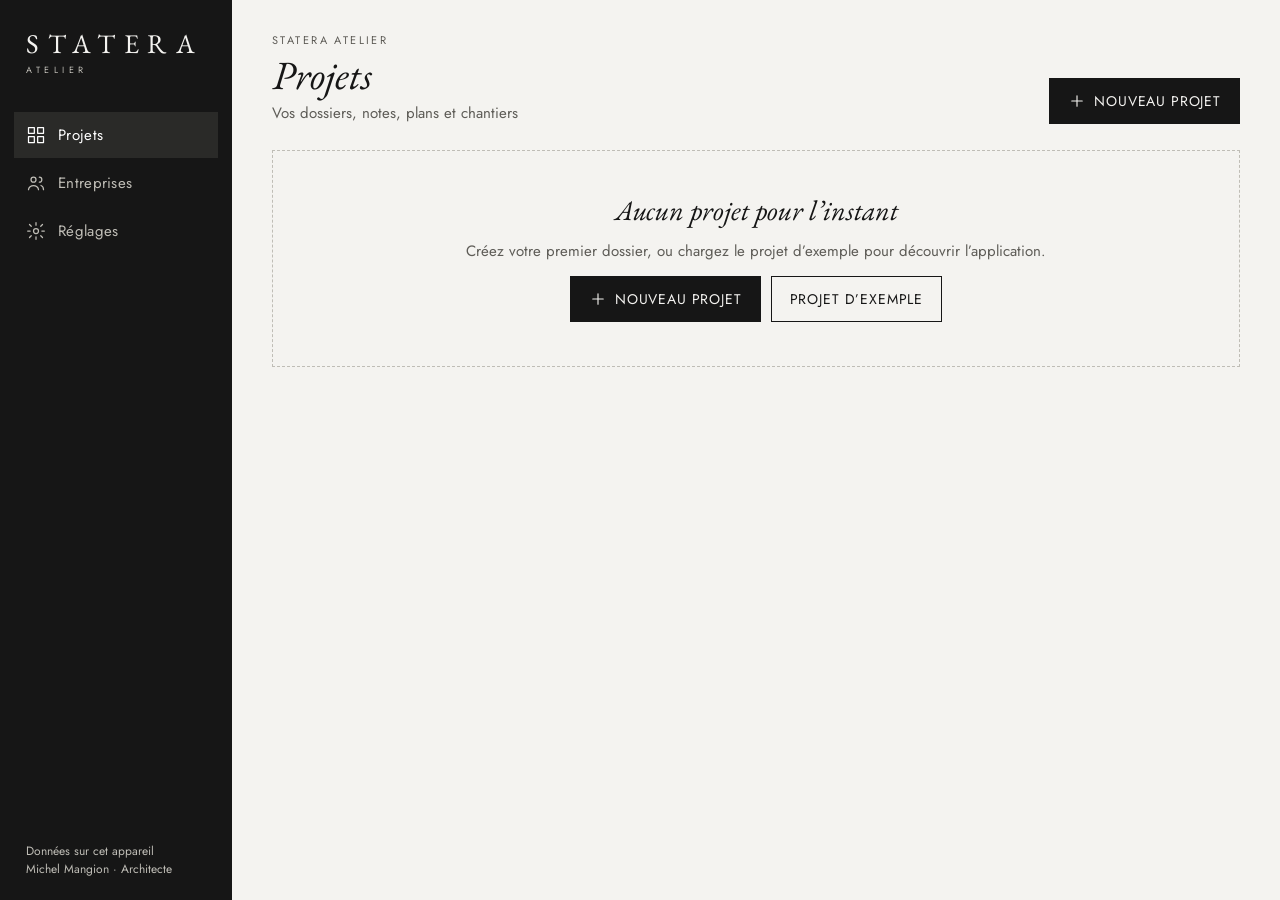
==== index.html @ 98b41a74 "STATERA Atelier V1.1.0 : projets, notes, plans annotés, points par lot, CR de chantier par lot, entr" ====
<!doctype html>
<html lang="fr">
<head>
<meta charset="utf-8">
<meta name="viewport" content="width=device-width, initial-scale=1, maximum-scale=1, viewport-fit=cover">
<meta name="theme-color" content="#161616">
<meta name="apple-mobile-web-app-capable" content="yes">
<meta name="mobile-web-app-capable" content="yes">
<meta name="apple-mobile-web-app-status-bar-style" content="black-translucent">
<meta name="apple-mobile-web-app-title" content="STATERA Atelier">
<title>STATERA Atelier</title>
<link rel="manifest" href="manifest.json">
<link rel="apple-touch-icon" href="assets/icons/apple-touch-icon.png">
<link rel="icon" type="image/png" href="assets/icons/icon-192.png">
<link rel="stylesheet" href="css/app.css">
</head>
<body>
<div id="app" class="shell">
  <nav class="side" aria-label="Navigation principale">
    <a class="brand" href="#/projets" aria-label="STATERA Atelier, accueil">
      <span class="brand-word">STATERA</span>
      <span class="brand-sub">ATELIER</span>
    </a>
    <div class="side-links" id="nav"></div>
    <div class="side-foot" id="side-foot"></div>
  </nav>
  <main id="view" class="view" tabindex="-1"></main>
  <nav class="tabbar" id="tabbar" aria-label="Navigation principale"></nav>
</div>
<div id="layer"></div>
<div id="toast" role="status" aria-live="polite"></div>
<script type="module" src="js/app.js"></script>
</body>
</html>
---- css/app.css ----
/* STATERA Atelier — charte reprise de STATERA Honoraires
   Jost + EB Garamond italique · #161616 · #F4F3F0 · #E7E5E0 · #BFBDB6 · angles vifs, aucun dégradé */

@font-face { font-family: 'Jost'; font-weight: 400; font-style: normal; font-display: swap; src: url(../assets/fonts/jost-latin-400-normal.woff2) format('woff2'), url(../assets/fonts/jost-latin-400-normal.woff) format('woff'); }
@font-face { font-family: 'Jost'; font-weight: 500; font-style: normal; font-display: swap; src: url(../assets/fonts/jost-latin-500-normal.woff2) format('woff2'), url(../assets/fonts/jost-latin-500-normal.woff) format('woff'); }
@font-face { font-family: 'Jost'; font-weight: 600; font-style: normal; font-display: swap; src: url(../assets/fonts/jost-latin-600-normal.woff2) format('woff2'), url(../assets/fonts/jost-latin-600-normal.woff) format('woff'); }
@font-face { font-family: 'EB Garamond'; font-weight: 400; font-style: italic; font-display: swap; src: url(../assets/fonts/eb-garamond-latin-400-italic.woff2) format('woff2'), url(../assets/fonts/eb-garamond-latin-400-italic.woff) format('woff'); }
@font-face { font-family: 'EB Garamond'; font-weight: 500; font-style: italic; font-display: swap; src: url(../assets/fonts/eb-garamond-latin-500-italic.woff2) format('woff2'); }
@font-face { font-family: 'EB Garamond'; font-weight: 400; font-style: normal; font-display: swap; src: url(../assets/fonts/eb-garamond-latin-400-normal.woff2) format('woff2'), url(../assets/fonts/eb-garamond-latin-400-normal.woff) format('woff'); }

:root {
  --ink: #161616;
  --paper: #F4F3F0;
  --stone: #E7E5E0;
  --line: #BFBDB6;
  --white: #FFFFFF;
  --mute: #5E5C57;   /* texte secondaire : 6,3:1 sur paper */
  --mute2: #74726C;  /* 4,6:1 sur paper */
  --alert: #161616;
  --side: 232px;
  --tab: 64px;
  --safe-b: env(safe-area-inset-bottom, 0px);
  --safe-t: env(safe-area-inset-top, 0px);
  --serif: 'EB Garamond', Garamond, 'Times New Roman', serif;
  --sans: 'Jost', 'Futura', 'Avenir Next', system-ui, sans-serif;
}

* { box-sizing: border-box; }
html, body { margin: 0; background: var(--paper); color: var(--ink); font-family: var(--sans); font-size: 16px; -webkit-text-size-adjust: 100%; }
body { -webkit-tap-highlight-color: transparent; }
html, body, button, a, input, select, textarea, label { touch-action: manipulation; }
html:has(.viewer), html:has(.full), html:has(.sheet), html:has(.modal) { overflow: hidden; }
html:has(.viewer) body, html:has(.full) body, html:has(.sheet) body, html:has(.modal) body { overflow: hidden; }
button, input, select, textarea { font: inherit; color: inherit; }
button { cursor: pointer; }
a { color: inherit; }
img { max-width: 100%; display: block; }
[hidden] { display: none !important; }
:focus-visible { outline: 2px solid var(--ink); outline-offset: 2px; }
.sr { position: absolute; width: 1px; height: 1px; overflow: hidden; clip: rect(0 0 0 0); white-space: nowrap; }

/* ---------- Shell ---------- */
.shell { display: grid; grid-template-columns: var(--side) minmax(0, 1fr); min-height: 100vh; min-height: 100dvh; align-items: start; }
.side { background: var(--ink); color: var(--paper); display: flex; flex-direction: column; gap: 36px; padding: calc(30px + var(--safe-t)) 14px 22px; position: sticky; top: 0; height: 100vh; height: 100dvh; }
.brand { display: flex; flex-direction: column; gap: 6px; padding: 0 12px; text-decoration: none; }
.brand-word { font-family: var(--serif); font-style: normal; font-size: 27px; letter-spacing: .32em; line-height: 1; }
.brand-sub { font-size: 9px; letter-spacing: .5em; color: var(--line); }
.side-links { display: flex; flex-direction: column; gap: 2px; }
.side-links a { display: flex; align-items: center; gap: 12px; min-height: 46px; padding: 0 12px; text-decoration: none; color: var(--line); font-size: 15px; letter-spacing: .02em; }
.side-links a[aria-current="page"] { background: #2A2A28; color: var(--white); }
.side-links a svg { flex-shrink: 0; }
.side-proj { margin-top: 10px; padding: 14px 12px 0; border-top: 1px solid #333; display: flex; flex-direction: column; gap: 2px; }
.side-proj .lbl { font-size: 10px; letter-spacing: .2em; color: var(--line); margin-bottom: 6px; }
.side-proj a { min-height: 38px; font-size: 14px; padding: 0; }
.side-foot { margin-top: auto; padding: 0 12px; font-size: 12px; color: var(--line); line-height: 1.5; }
.view { min-width: 0; outline: none; }
.tabbar { display: none; }

/* ---------- Page ---------- */
.page { padding: calc(32px + var(--safe-t)) 40px 60px; max-width: 1280px; }
.page-head { display: flex; align-items: flex-end; justify-content: space-between; gap: 20px; flex-wrap: wrap; margin-bottom: 26px; }
.eyebrow { font-size: 11px; letter-spacing: .22em; text-transform: uppercase; color: var(--mute); }
.title { font-family: var(--serif); font-style: italic; font-weight: 400; font-size: 40px; line-height: 1.05; margin: 6px 0 0; }
.title-sm { font-family: var(--serif); font-style: italic; font-weight: 400; font-size: 28px; line-height: 1.1; margin: 0; }
.sub { font-size: 15px; color: var(--mute); margin-top: 6px; }
.crumb { font-size: 13px; color: var(--mute); text-decoration: none; display: inline-flex; align-items: center; gap: 6px; min-height: 32px; }
.actions { display: flex; gap: 10px; flex-wrap: wrap; align-items: center; }
.section-t { font-size: 11px; letter-spacing: .2em; text-transform: uppercase; color: var(--mute); font-weight: 500; margin: 0 0 12px; }
hr.rule { border: 0; border-top: 1px solid var(--line); margin: 24px 0; }

/* ---------- Buttons ---------- */
.btn { display: inline-flex; align-items: center; justify-content: center; gap: 8px; min-height: 46px; padding: 0 18px; border: 1px solid var(--ink); background: transparent; color: var(--ink); font-size: 14px; letter-spacing: .06em; text-transform: uppercase; text-decoration: none; border-radius: 0; white-space: nowrap; }
.btn-primary { background: var(--ink); color: var(--paper); }
.btn-ghost { border-color: transparent; }
.btn-line { border-color: var(--line); }
.btn-sm { min-height: 38px; padding: 0 12px; font-size: 12px; }
.btn-icon { width: 46px; min-height: 46px; padding: 0; }
.btn-icon.btn-sm { width: 38px; min-height: 38px; }
.btn[disabled], .btn[aria-disabled="true"] { opacity: .45; pointer-events: none; }
.btn-danger { border-color: var(--ink); }
.on-dark .btn { border-color: var(--paper); color: var(--paper); }
.on-dark .btn-primary { background: var(--paper); color: var(--ink); }

/* ---------- Forms ---------- */
.field { display: flex; flex-direction: column; gap: 6px; min-width: 0; }
.field > span, .lbl-s { font-size: 11px; letter-spacing: .16em; text-transform: uppercase; color: var(--mute); }
.input, .select, .textarea { width: 100%; min-height: 46px; border: 1px solid var(--line); background: var(--white); padding: 10px 12px; border-radius: 0; font-size: 16px; color: var(--ink); -webkit-appearance: none; appearance: none; }
.select { background-image: url("data:image/svg+xml,%3Csvg xmlns='http://www.w3.org/2000/svg' width='12' height='8' viewBox='0 0 12 8'%3E%3Cpath d='M1 1l5 5 5-5' fill='none' stroke='%23161616' stroke-width='1.4'/%3E%3C/svg%3E"); background-repeat: no-repeat; background-position: right 12px center; padding-right: 34px; }
.textarea { min-height: 110px; resize: vertical; line-height: 1.5; }
.input:focus, .select:focus, .textarea:focus { outline: none; border-color: var(--ink); }
.grid { display: grid; gap: 14px; }
.g2 { grid-template-columns: repeat(2, minmax(0, 1fr)); }
.g3 { grid-template-columns: repeat(3, minmax(0, 1fr)); }
.g4 { grid-template-columns: repeat(4, minmax(0, 1fr)); }
.span2 { grid-column: span 2; }
.check { display: flex; align-items: flex-start; gap: 12px; min-height: 40px; font-size: 15px; line-height: 1.4; }
.check input { width: 22px; height: 22px; margin: 0; flex-shrink: 0; accent-color: var(--ink); }
.seg { display: inline-flex; border: 1px solid var(--ink); }
.seg button { min-height: 40px; padding: 0 14px; border: 0; background: transparent; font-size: 13px; letter-spacing: .04em; }
.seg button + button { border-left: 1px solid var(--ink); }
.seg button[aria-pressed="true"] { background: var(--ink); color: var(--paper); }
.chips { display: flex; flex-wrap: wrap; gap: 6px; }
.chip { min-height: 38px; padding: 0 14px; border: 1px solid var(--line); background: var(--white); font-size: 13px; display: inline-flex; align-items: center; gap: 6px; }
.chip[aria-pressed="true"] { background: var(--ink); color: var(--paper); border-color: var(--ink); }

/* ---------- Surfaces ---------- */
.card { background: var(--white); border: 1px solid var(--line); padding: 22px; }
.card-stone { background: var(--stone); border: 0; padding: 18px; }
.panel-grid { display: grid; grid-template-columns: repeat(auto-fill, minmax(280px, 1fr)); gap: 16px; }
.tag { display: inline-flex; align-items: center; min-height: 24px; padding: 0 8px; border: 1px solid var(--ink); font-size: 11px; letter-spacing: .1em; text-transform: uppercase; white-space: nowrap; }
.tag-fill { background: var(--ink); color: var(--paper); }
.tag-dash { border-style: dashed; color: var(--mute); border-color: var(--mute2); }
.kv { display: flex; justify-content: space-between; gap: 14px; padding: 10px 0; border-bottom: 1px solid var(--stone); font-size: 15px; }
.kv:last-child { border-bottom: 0; }
.kv > span:first-child { color: var(--mute); }
.stat { display: flex; flex-direction: column; gap: 4px; padding: 18px; background: var(--white); border: 1px solid var(--line); text-decoration: none; min-height: 100px; }
.stat b { font-size: 30px; font-weight: 400; }
.stat span { font-size: 12px; letter-spacing: .14em; text-transform: uppercase; color: var(--mute); }
.alert { display: flex; gap: 12px; align-items: flex-start; padding: 14px 16px; border: 1px solid var(--ink); background: var(--white); font-size: 14px; line-height: 1.45; }
.alert-soft { border-color: var(--line); background: var(--stone); }
.empty { padding: 44px 24px; text-align: center; border: 1px dashed var(--line); color: var(--mute); display: flex; flex-direction: column; align-items: center; gap: 14px; font-size: 15px; line-height: 1.5; }
.empty .title-sm { color: var(--ink); }

/* Lists */
.list { background: var(--white); border: 1px solid var(--line); }
.row { display: flex; align-items: center; gap: 16px; min-height: 64px; padding: 12px 18px; border-bottom: 1px solid var(--stone); text-decoration: none; color: inherit; background: transparent; width: 100%; text-align: left; border-left: 0; border-right: 0; border-top: 0; }
.row:last-child { border-bottom: 0; }
.row-main { flex: 1; min-width: 0; display: flex; flex-direction: column; gap: 3px; }
.row-t { font-size: 16px; font-weight: 500; overflow: hidden; text-overflow: ellipsis; white-space: nowrap; }
.row-s { font-size: 13px; color: var(--mute); overflow: hidden; text-overflow: ellipsis; white-space: nowrap; }
.row-code { font-size: 13px; color: var(--mute); font-variant-numeric: tabular-nums; width: 84px; flex-shrink: 0; }
.chev { color: var(--mute); flex-shrink: 0; }

/* Tabs */
.ptabs { display: flex; gap: 0; border-bottom: 1px solid var(--line); overflow-x: auto; scrollbar-width: none; margin: 0 -40px 26px; padding: 0 40px; position: sticky; top: 0; background: var(--paper); z-index: 5; }
.ptabs::-webkit-scrollbar { display: none; }
.ptabs a { display: flex; align-items: center; gap: 8px; min-height: 52px; padding: 0 16px; text-decoration: none; font-size: 14px; letter-spacing: .06em; text-transform: uppercase; color: var(--mute); border-bottom: 2px solid transparent; margin-bottom: -1px; white-space: nowrap; }
.ptabs a[aria-current="page"] { color: var(--ink); border-bottom-color: var(--ink); }
.ptabs .n { font-size: 11px; min-width: 20px; height: 20px; padding: 0 5px; display: inline-flex; align-items: center; justify-content: center; background: var(--stone); color: var(--ink); letter-spacing: 0; }

/* Phase track */
.track { display: grid; grid-template-columns: repeat(var(--n, 10), minmax(64px, 1fr)); overflow-x: auto; padding: 16px 18px; background: var(--white); border: 1px solid var(--line); margin-bottom: 22px; gap: 0; }
.track button { display: flex; flex-direction: column; gap: 8px; align-items: flex-start; background: none; border: 0; padding: 0; text-align: left; min-height: 44px; }
.track .dot { display: flex; align-items: center; width: 100%; }
.track .dot i { width: 12px; height: 12px; border: 1.5px solid var(--mute2); background: var(--white); flex-shrink: 0; }
.track .dot b { flex: 1; height: 1px; background: var(--line); }
.track .done i { background: var(--ink); border-color: var(--ink); }
.track .done b { background: var(--ink); }
.track .cur i { border: 3px solid var(--ink); }
.track .nm { font-size: 12px; letter-spacing: .06em; }
.track .cur .nm { font-weight: 600; }

/* ---------- Layer: sheet, modal, toast ---------- */
#layer { position: relative; z-index: 50; }
.scrim { position: fixed; inset: 0; background: rgba(22, 22, 22, .42); z-index: 50; }
.sheet { position: fixed; z-index: 51; top: 0; right: 0; bottom: 0; width: min(440px, 100%); background: var(--paper); border-left: 1px solid var(--ink); display: flex; flex-direction: column; }
.sheet-h { display: flex; align-items: center; justify-content: space-between; gap: 12px; padding: calc(16px + var(--safe-t)) 20px 14px; border-bottom: 1px solid var(--line); }
.sheet-b { flex: 1; overflow-y: auto; padding: 20px; display: flex; flex-direction: column; gap: 16px; -webkit-overflow-scrolling: touch; }
.sheet-f { display: flex; gap: 10px; justify-content: flex-end; padding: 14px 20px calc(14px + var(--safe-b)); border-top: 1px solid var(--line); flex-wrap: wrap; }
.modal { position: fixed; z-index: 51; left: 50%; top: 50%; transform: translate(-50%, -50%); width: min(520px, calc(100% - 32px)); max-height: calc(100% - 48px); background: var(--paper); border: 1px solid var(--ink); display: flex; flex-direction: column; }
.full { position: fixed; z-index: 60; inset: 0; background: var(--paper); display: flex; flex-direction: column; }
#toast { position: fixed; left: 50%; bottom: calc(24px + var(--safe-b)); transform: translateX(-50%); z-index: 90; pointer-events: none; }
#toast div { background: var(--ink); color: var(--paper); padding: 12px 18px; font-size: 14px; margin-top: 8px; max-width: 90vw; }

/* ---------- Notes ---------- */
.note-cards { display: grid; grid-template-columns: repeat(auto-fill, minmax(260px, 1fr)); gap: 14px; }
.note-card { background: var(--white); border: 1px solid var(--line); padding: 18px; display: flex; flex-direction: column; gap: 10px; text-decoration: none; min-height: 170px; }
.note-card .ex { font-size: 14px; color: var(--mute); line-height: 1.45; display: -webkit-box; -webkit-line-clamp: 3; -webkit-box-orient: vertical; overflow: hidden; }
.note-card svg.mini { width: 100%; height: 70px; background: var(--paper); }
.items { display: flex; flex-direction: column; gap: 8px; }
.item { display: flex; gap: 10px; align-items: center; }
.item .input { min-height: 42px; }
.sketch-wrap { position: relative; background: var(--white); border: 1px solid var(--line); touch-action: pan-y; overflow: hidden; }
.sketch-wrap.finger { touch-action: none; }
.sketch-wrap svg { position: absolute; inset: 0; width: 100%; height: 100%; }
.sketch-grid { background-image: linear-gradient(var(--stone) 1px, transparent 1px), linear-gradient(90deg, var(--stone) 1px, transparent 1px); background-size: 24px 24px; }
.toolbar { display: flex; gap: 4px; flex-wrap: wrap; align-items: center; }
.tool { min-width: 46px; min-height: 46px; padding: 0 12px; border: 1px solid var(--line); background: var(--white); font-size: 12px; letter-spacing: .06em; text-transform: uppercase; display: inline-flex; align-items: center; justify-content: center; gap: 6px; }
.tool[aria-pressed="true"] { background: var(--ink); color: var(--paper); border-color: var(--ink); }
.dark .tool { background: transparent; color: var(--paper); border-color: #3a3a38; }
.dark .tool[aria-pressed="true"] { background: var(--paper); color: var(--ink); border-color: var(--paper); }

/* ---------- Plans ---------- */
.plan-cards { display: grid; grid-template-columns: repeat(auto-fill, minmax(240px, 1fr)); gap: 16px; }
.plan-card { background: var(--white); border: 1px solid var(--line); text-decoration: none; display: flex; flex-direction: column; }
.plan-card .thumb { aspect-ratio: 1.414; background: var(--stone); display: flex; align-items: center; justify-content: center; overflow: hidden; border-bottom: 1px solid var(--line); }
.plan-card .thumb img, .plan-card .thumb canvas { width: 100%; height: 100%; object-fit: contain; background: var(--white); }
.plan-card .meta { padding: 14px 16px; display: flex; flex-direction: column; gap: 6px; }

/* Viewer */
.viewer { position: fixed; inset: 0; z-index: 40; background: #2a2a28; display: grid; grid-template-rows: auto minmax(0, 1fr) auto; grid-template-columns: minmax(0, 1fr); }
.viewer > * { min-width: 0; }
.viewer.with-panel { grid-template-columns: minmax(0, 1fr) 400px; }
.viewer.with-panel .v-top, .viewer.with-panel .v-bot { grid-column: 1 / -1; }
.v-top { display: flex; align-items: center; gap: 10px; padding: calc(8px + var(--safe-t)) 12px 8px; background: var(--ink); color: var(--paper); flex-wrap: wrap; }
.v-top > .toolbar, .v-bot > .toolbar, .pen-strip { flex-wrap: nowrap; overflow-x: auto; scrollbar-width: none; max-width: 100%; }
.v-top > .toolbar::-webkit-scrollbar, .v-bot > .toolbar::-webkit-scrollbar, .pen-strip::-webkit-scrollbar { display: none; }
.v-top .tool, .v-bot .tool { flex-shrink: 0; }
.v-title { flex: 1; min-width: 160px; display: flex; flex-direction: column; gap: 2px; }
.v-title b { font-family: var(--serif); font-style: italic; font-weight: 400; font-size: 21px; line-height: 1.1; }
.v-title span { font-size: 12px; color: var(--line); }
.v-stage { position: relative; overflow: hidden; touch-action: none; background: #3a3a37; }
.v-sheet { position: absolute; left: 0; top: 0; transform-origin: 0 0; background: var(--white); box-shadow: 0 0 0 1px #000; }
.v-sheet canvas.pdf, .v-sheet img.pdf { position: absolute; inset: 0; width: 100%; height: 100%; }
.v-sheet svg.ink { position: absolute; inset: 0; width: 100%; height: 100%; overflow: visible; }
.v-sheet.erasing svg.ink path { pointer-events: visibleStroke; cursor: pointer; }
.pin { position: absolute; width: 0; height: 0; }
.pin button { position: absolute; left: 0; top: 0; transform: translate(-50%, -50%) scale(var(--inv, 1)); width: 40px; height: 40px; border-radius: 50%; border: 2px solid var(--white); background: var(--ink); color: var(--white); display: flex; flex-direction: column; align-items: center; justify-content: center; gap: 1px; padding: 0; line-height: 1; box-shadow: 0 1px 3px rgba(0,0,0,.35); }
.pin button b { font-size: 13px; font-weight: 600; }
.pin button i { font-style: normal; font-size: 8px; letter-spacing: .04em; }
.pin.leve button { background: var(--white); color: var(--mute); border: 2px dashed var(--mute2); }
.pin.sel button { background: var(--white); color: var(--ink); border: 3px solid var(--ink); width: 48px; height: 48px; box-shadow: 0 0 0 5px rgba(22,22,22,.18); }
.vtext { position: absolute; transform: translate(0, -50%) scale(var(--inv, 1)); transform-origin: 0 50%; font-family: var(--sans); font-size: 15px; background: rgba(255,255,255,.88); padding: 2px 6px; border: 1px solid var(--ink); white-space: pre; color: var(--ink); }
.v-bot { display: flex; align-items: center; gap: 8px; padding: 8px 14px calc(8px + var(--safe-b)); background: var(--ink); color: var(--paper); flex-wrap: wrap; justify-content: space-between; }
.v-bot .info { font-size: 12px; color: var(--line); }
.v-panel { background: var(--paper); border-left: 1px solid var(--ink); display: flex; flex-direction: column; min-height: 0; grid-row: 2; grid-column: 2; }
.v-panel .sheet-b { gap: 14px; }
.hintbar { position: absolute; left: 50%; top: 12px; transform: translateX(-50%); background: var(--ink); color: var(--paper); padding: 8px 14px; font-size: 13px; pointer-events: none; z-index: 3; }
.photos { display: grid; grid-template-columns: repeat(3, minmax(0, 1fr)); gap: 8px; }
.photo { position: relative; aspect-ratio: 1; background: var(--stone); border: 1px solid var(--line); padding: 0; overflow: hidden; }
.photo img { width: 100%; height: 100%; object-fit: cover; }
.photo-add { border-style: dashed; display: flex; align-items: center; justify-content: center; font-size: 13px; color: var(--mute); flex-direction: column; gap: 4px; }

/* Photo editor */
.ped-stage { flex: 1; position: relative; background: #2a2a28; display: flex; align-items: center; justify-content: center; overflow: hidden; touch-action: none; }
.ped-box { position: relative; }
.ped-box img { width: 100%; height: 100%; display: block; }
.ped-box svg { position: absolute; inset: 0; width: 100%; height: 100%; }

/* Points list */
.pt-num { width: 44px; height: 44px; border-radius: 50%; background: var(--ink); color: var(--white); display: flex; flex-direction: column; align-items: center; justify-content: center; flex-shrink: 0; line-height: 1; }
.pt-num b { font-size: 14px; font-weight: 600; }
.pt-num i { font-size: 8px; font-style: normal; }
.pt-num.leve { background: var(--white); color: var(--mute); border: 2px dashed var(--mute2); }
.pt-thumb { width: 56px; height: 56px; object-fit: cover; flex-shrink: 0; border: 1px solid var(--line); }

/* Files */
.folders { display: grid; grid-template-columns: repeat(auto-fill, minmax(200px, 1fr)); gap: 10px; margin-bottom: 22px; }
.folder { display: flex; align-items: center; gap: 12px; min-height: 60px; padding: 0 16px; background: var(--white); border: 1px solid var(--line); text-align: left; }
.folder[aria-pressed="true"] { border-color: var(--ink); box-shadow: inset 0 0 0 1px var(--ink); }
.folder b { font-weight: 500; font-size: 14px; flex: 1; }
.folder small { font-size: 12px; color: var(--mute); }
.fname { font-variant-numeric: tabular-nums; }

/* Tables */
.tbl { width: 100%; border-collapse: collapse; background: var(--white); border: 1px solid var(--line); font-size: 14px; }
.tbl th { text-align: left; font-weight: 500; font-size: 11px; letter-spacing: .14em; text-transform: uppercase; color: var(--mute); padding: 12px 14px; border-bottom: 1px solid var(--line); }
.tbl td { padding: 10px 14px; border-bottom: 1px solid var(--stone); vertical-align: middle; }
.tbl tr:last-child td { border-bottom: 0; }
.tbl-wrap { overflow-x: auto; }

.lotblock { background: var(--white); border: 1px solid var(--line); margin-bottom: 14px; }
.lotblock-h { display: flex; justify-content: space-between; align-items: center; gap: 12px; padding: 12px 16px; background: var(--ink); color: var(--paper); flex-wrap: wrap; }
.lotblock-h b { font-weight: 500; letter-spacing: .06em; text-transform: uppercase; font-size: 13px; }
.lotblock-h span { font-size: 13px; color: var(--line); }
.pt-line { display: flex; gap: 14px; align-items: center; padding: 12px 16px; border-bottom: 1px solid var(--stone); }
.pt-line:last-child { border-bottom: 0; }

.saved { font-size: 12px; color: var(--mute); min-height: 18px; }
.dotsep::before { content: '·'; margin: 0 6px; color: var(--mute2); }
.muted { color: var(--mute); }
.small { font-size: 13px; }
.mt { margin-top: 22px; }
.mb { margin-bottom: 22px; }
.stack { display: flex; flex-direction: column; gap: 14px; }
.cols { display: grid; grid-template-columns: minmax(0, 1.4fr) minmax(0, 1fr); gap: 22px; align-items: start; }
.flexb { display: flex; justify-content: space-between; align-items: center; gap: 12px; flex-wrap: wrap; }

/* ---------- Tablette portrait / téléphone ---------- */
@media (max-width: 1100px) {
  .cols { grid-template-columns: minmax(0, 1fr); }
  .viewer.with-panel { grid-template-columns: minmax(0, 1fr) 360px; }
}
@media (max-width: 900px) {
  .shell { grid-template-columns: minmax(0, 1fr); }
  .side { display: none; }
  .view { padding-bottom: calc(var(--tab) + var(--safe-b)); }
  .tabbar { display: flex; position: fixed; left: 0; right: 0; bottom: 0; z-index: 30; background: var(--ink); padding-bottom: var(--safe-b); }
  .tabbar a { flex: 1; display: flex; flex-direction: column; align-items: center; justify-content: center; gap: 4px; min-height: var(--tab); color: var(--line); text-decoration: none; font-size: 11px; letter-spacing: .06em; }
  .tabbar a[aria-current="page"] { color: var(--white); }
  .page { padding: calc(20px + var(--safe-t)) 18px 40px; }
  .ptabs { margin: 0 -18px 20px; padding: 0 18px; }
  .title { font-size: 32px; }
  .g3, .g4 { grid-template-columns: repeat(2, minmax(0, 1fr)); }
  .viewer.with-panel { grid-template-columns: minmax(0, 1fr); grid-template-rows: auto minmax(0, 1fr) auto; }
  .viewer.with-panel .v-panel { position: fixed; left: 0; right: 0; bottom: 0; max-height: 62dvh; border-left: 0; border-top: 1px solid var(--ink); z-index: 45; }
  .sheet { width: 100%; top: auto; max-height: 92dvh; border-left: 0; border-top: 1px solid var(--ink); }
  .row-code { display: none; }
}
@media (max-width: 560px) {
  .g2, .g3, .g4 { grid-template-columns: minmax(0, 1fr); }
  .span2 { grid-column: auto; }
  .page-head { margin-bottom: 18px; }
  .btn { padding: 0 14px; }
  .v-title b { font-size: 18px; }
}

/* ---------- Impression ---------- */
@media print {
  .side, .tabbar, .ptabs, .actions { display: none !important; }
  .view { height: auto; overflow: visible; }
}

/* Libellés d'outils masqués sur petit écran */
@media (max-width: 1400px) {
  .viewer .tool-l { display: none; }
}
@media (max-width: 900px) {
  .tool-l { display: none; }
  .v-top { gap: 8px; padding: calc(8px + var(--safe-t)) 8px 8px; }
  .v-top .toolbar { gap: 3px; }
  .v-top .tool { min-width: 42px; padding: 0 8px; }
  .v-bot .info { display: none; }
}

/* Couleurs et épaisseurs du trait */
.pen-strip { display: flex; align-items: center; gap: 6px; width: 100%; padding-top: 2px; }
.pen-strip .sep { width: 1px; align-self: stretch; background: #3a3a38; margin: 0 6px; flex-shrink: 0; }
.light .pen-strip .sep, .pen-strip.light .sep { background: var(--line); }
.swatch { width: 40px; height: 40px; flex-shrink: 0; border: 1px solid transparent; background: transparent; padding: 0; display: inline-flex; align-items: center; justify-content: center; }
.swatch i { width: 24px; height: 24px; border-radius: 50%; display: block; box-shadow: inset 0 0 0 1px rgba(255,255,255,.35); }
.swatch[aria-pressed="true"] { border-color: currentColor; }
.wbtn { width: 44px; height: 40px; flex-shrink: 0; border: 1px solid transparent; background: transparent; color: inherit; display: inline-flex; align-items: center; justify-content: center; padding: 0; }
.wbtn b { display: block; width: 22px; border-radius: 4px; background: currentColor; }
.wbtn[aria-pressed="true"] { border-color: currentColor; }
.pen-strip .lbl-p { font-size: 11px; letter-spacing: .12em; text-transform: uppercase; color: var(--line); flex-shrink: 0; margin-right: 2px; }
.pen-strip.light .lbl-p { color: var(--mute); }
.pen-strip.light { color: var(--ink); flex-wrap: wrap; }
.pen-strip:not(.light) .swatch i { box-shadow: 0 0 0 1.5px #74726C; }
@media (max-width: 900px) {
  .v-top .v-title { flex: 1 1 calc(100% - 60px); }
  .v-top > .toolbar { flex: 1 1 100%; }
}
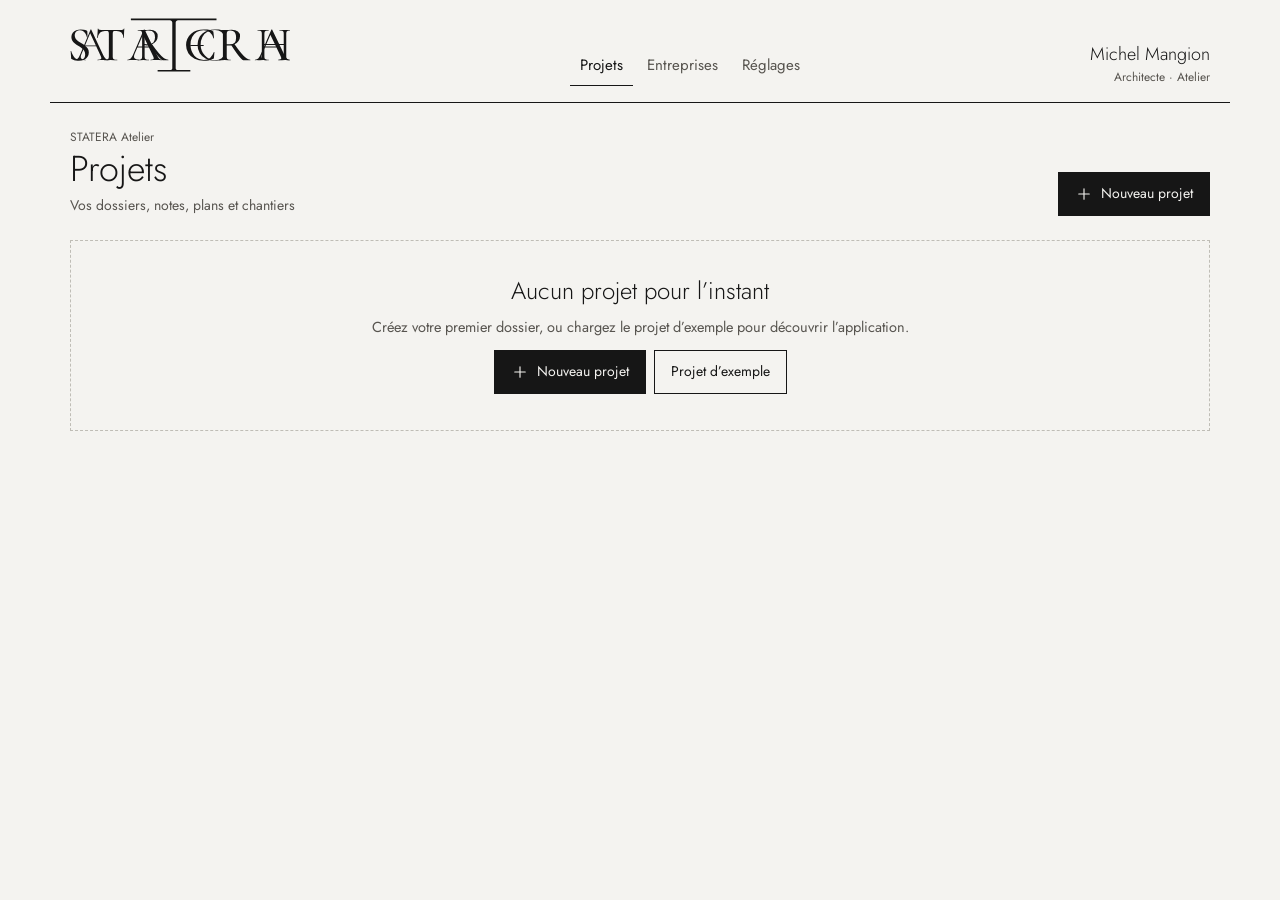
==== commit 9e94650b: "V1.2 : arborescence Drive, lots réordonnés (extérieur puis intérieur), base entreprises Corse-du-Sud" ====
--- a/index.html
+++ b/index.html
@@ -3,27 +3,26 @@
 <head>
 <meta charset="utf-8">
 <meta name="viewport" content="width=device-width, initial-scale=1, maximum-scale=1, viewport-fit=cover">
-<meta name="theme-color" content="#161616">
+<meta name="theme-color" content="#F4F3F0">
 <meta name="apple-mobile-web-app-capable" content="yes">
 <meta name="mobile-web-app-capable" content="yes">
-<meta name="apple-mobile-web-app-status-bar-style" content="black-translucent">
-<meta name="apple-mobile-web-app-title" content="STATERA Atelier">
-<title>STATERA Atelier</title>
+<meta name="apple-mobile-web-app-status-bar-style" content="default">
+<meta name="apple-mobile-web-app-title" content="Atelier">
+<meta name="format-detection" content="telephone=no">
+<title>STATERA — Atelier</title>
 <link rel="manifest" href="manifest.json">
-<link rel="apple-touch-icon" href="assets/icons/apple-touch-icon.png">
-<link rel="icon" type="image/png" href="assets/icons/icon-192.png">
+<link rel="apple-touch-icon" sizes="180x180" href="assets/icons/apple-touch-icon.png">
+<link rel="icon" type="image/png" sizes="192x192" href="assets/icons/icon-192.png">
+<link rel="preload" href="assets/fonts/jost-var.woff2" as="font" type="font/woff2" crossorigin>
 <link rel="stylesheet" href="css/app.css">
 </head>
 <body>
 <div id="app" class="shell">
-  <nav class="side" aria-label="Navigation principale">
-    <a class="brand" href="#/projets" aria-label="STATERA Atelier, accueil">
-      <span class="brand-word">STATERA</span>
-      <span class="brand-sub">ATELIER</span>
-    </a>
-    <div class="side-links" id="nav"></div>
-    <div class="side-foot" id="side-foot"></div>
-  </nav>
+  <header class="masthead">
+    <a class="brand" href="#/projets" id="brand" aria-label="STATERA Architecture — accueil de l'Atelier"></a>
+    <nav id="nav" aria-label="Navigation principale"></nav>
+    <div class="who"><b>Michel Mangion</b>Architecte · Atelier</div>
+  </header>
   <main id="view" class="view" tabindex="-1"></main>
   <nav class="tabbar" id="tabbar" aria-label="Navigation principale"></nav>
 </div>
--- a/css/app.css
+++ b/css/app.css
@@ -1,32 +1,23 @@
-/* STATERA Atelier — charte reprise de STATERA Honoraires
-   Jost + EB Garamond italique · #161616 · #F4F3F0 · #E7E5E0 · #BFBDB6 · angles vifs, aucun dégradé */
-
-@font-face { font-family: 'Jost'; font-weight: 400; font-style: normal; font-display: swap; src: url(../assets/fonts/jost-latin-400-normal.woff2) format('woff2'), url(../assets/fonts/jost-latin-400-normal.woff) format('woff'); }
-@font-face { font-family: 'Jost'; font-weight: 500; font-style: normal; font-display: swap; src: url(../assets/fonts/jost-latin-500-normal.woff2) format('woff2'), url(../assets/fonts/jost-latin-500-normal.woff) format('woff'); }
-@font-face { font-family: 'Jost'; font-weight: 600; font-style: normal; font-display: swap; src: url(../assets/fonts/jost-latin-600-normal.woff2) format('woff2'), url(../assets/fonts/jost-latin-600-normal.woff) format('woff'); }
-@font-face { font-family: 'EB Garamond'; font-weight: 400; font-style: italic; font-display: swap; src: url(../assets/fonts/eb-garamond-latin-400-italic.woff2) format('woff2'), url(../assets/fonts/eb-garamond-latin-400-italic.woff) format('woff'); }
-@font-face { font-family: 'EB Garamond'; font-weight: 500; font-style: italic; font-display: swap; src: url(../assets/fonts/eb-garamond-latin-500-italic.woff2) format('woff2'); }
-@font-face { font-family: 'EB Garamond'; font-weight: 400; font-style: normal; font-display: swap; src: url(../assets/fonts/eb-garamond-latin-400-normal.woff2) format('woff2'), url(../assets/fonts/eb-garamond-latin-400-normal.woff) format('woff'); }
+/* STATERA Atelier — charte STATERA (octobre 2026), alignée sur STATERA Honoraires
+   Jost (léger pour les titres) · EB Garamond italique réservé aux devises
+   noir pierre #161616 · blanc chaux #F4F3F0 · enduit #E7E5E0 · béton #BFBDB6 · filets fins, angles vifs, aucun dégradé */
+
+@font-face { font-family: 'Jost'; src: url(../assets/fonts/jost-var.woff2) format('woff2'); font-weight: 300 600; font-display: swap; }
+@font-face { font-family: 'EB Garamond'; src: url(../assets/fonts/eb-garamond-var-italic.woff2) format('woff2'); font-weight: 400 600; font-style: italic; font-display: swap; }
 
 :root {
-  --ink: #161616;
-  --paper: #F4F3F0;
-  --stone: #E7E5E0;
-  --line: #BFBDB6;
-  --white: #FFFFFF;
-  --mute: #5E5C57;   /* texte secondaire : 6,3:1 sur paper */
-  --mute2: #74726C;  /* 4,6:1 sur paper */
-  --alert: #161616;
-  --side: 232px;
-  --tab: 64px;
-  --safe-b: env(safe-area-inset-bottom, 0px);
-  --safe-t: env(safe-area-inset-top, 0px);
-  --serif: 'EB Garamond', Garamond, 'Times New Roman', serif;
-  --sans: 'Jost', 'Futura', 'Avenir Next', system-ui, sans-serif;
+  --stone: #161616; --chaux: #F4F3F0; --enduit: #E7E5E0; --beton: #BFBDB6;
+  --ink2: #57544F; --ink3: #8C8981; --rule: #D9D6CF; --paper: #FFFFFF; --desk: #D9D7D2;
+  --ink: var(--stone); --line: var(--beton); --mute: var(--ink2); --mute2: var(--ink3); --white: var(--paper);
+  --sans: 'Jost', 'Futura', -apple-system, BlinkMacSystemFont, 'Helvetica Neue', Arial, sans-serif;
+  --motto: 'EB Garamond', Garamond, Georgia, serif;
+  --safe-b: env(safe-area-inset-bottom, 0px); --safe-t: env(safe-area-inset-top, 0px);
+  --tab: 62px;
 }
 
 * { box-sizing: border-box; }
-html, body { margin: 0; background: var(--paper); color: var(--ink); font-family: var(--sans); font-size: 16px; -webkit-text-size-adjust: 100%; }
+html { -webkit-text-size-adjust: 100%; }
+html, body { margin: 0; background: var(--chaux); color: var(--stone); font-family: var(--sans); font-size: 15px; line-height: 1.45; -webkit-font-smoothing: antialiased; }
 body { -webkit-tap-highlight-color: transparent; }
 html, body, button, a, input, select, textarea, label { touch-action: manipulation; }
 html:has(.viewer), html:has(.full), html:has(.sheet), html:has(.modal) { overflow: hidden; }
@@ -36,298 +27,280 @@
 a { color: inherit; }
 img { max-width: 100%; display: block; }
 [hidden] { display: none !important; }
-:focus-visible { outline: 2px solid var(--ink); outline-offset: 2px; }
-.sr { position: absolute; width: 1px; height: 1px; overflow: hidden; clip: rect(0 0 0 0); white-space: nowrap; }
-
-/* ---------- Shell ---------- */
-.shell { display: grid; grid-template-columns: var(--side) minmax(0, 1fr); min-height: 100vh; min-height: 100dvh; align-items: start; }
-.side { background: var(--ink); color: var(--paper); display: flex; flex-direction: column; gap: 36px; padding: calc(30px + var(--safe-t)) 14px 22px; position: sticky; top: 0; height: 100vh; height: 100dvh; }
-.brand { display: flex; flex-direction: column; gap: 6px; padding: 0 12px; text-decoration: none; }
-.brand-word { font-family: var(--serif); font-style: normal; font-size: 27px; letter-spacing: .32em; line-height: 1; }
-.brand-sub { font-size: 9px; letter-spacing: .5em; color: var(--line); }
-.side-links { display: flex; flex-direction: column; gap: 2px; }
-.side-links a { display: flex; align-items: center; gap: 12px; min-height: 46px; padding: 0 12px; text-decoration: none; color: var(--line); font-size: 15px; letter-spacing: .02em; }
-.side-links a[aria-current="page"] { background: #2A2A28; color: var(--white); }
-.side-links a svg { flex-shrink: 0; }
-.side-proj { margin-top: 10px; padding: 14px 12px 0; border-top: 1px solid #333; display: flex; flex-direction: column; gap: 2px; }
-.side-proj .lbl { font-size: 10px; letter-spacing: .2em; color: var(--line); margin-bottom: 6px; }
-.side-proj a { min-height: 38px; font-size: 14px; padding: 0; }
-.side-foot { margin-top: auto; padding: 0 12px; font-size: 12px; color: var(--line); line-height: 1.5; }
-.view { min-width: 0; outline: none; }
+:focus-visible { outline: 1.5px solid var(--stone); outline-offset: 2px; }
+.num, .stat b, .title { font-variant-numeric: lining-nums; font-feature-settings: "lnum" 1; }
+
+/* ---------- En-tête (comme STATERA Honoraires) ---------- */
+.masthead { max-width: 1180px; margin: 0 auto; padding: calc(18px + var(--safe-t)) 20px 16px; display: flex; align-items: flex-end; justify-content: space-between; gap: 18px; border-bottom: 1px solid var(--stone); }
+.masthead .brand { display: block; text-decoration: none; }
+.masthead .brand svg { width: min(220px, 52vw); height: auto; display: block; }
+.masthead nav { display: flex; gap: 4px; align-items: flex-end; }
+.masthead nav a { min-height: 40px; display: inline-flex; align-items: center; padding: 0 10px; text-decoration: none; color: var(--ink2); font-size: 15px; border-bottom: 1.5px solid transparent; }
+.masthead nav a[aria-current="page"] { color: var(--stone); border-bottom-color: var(--stone); }
+.masthead .who { text-align: right; font-size: 12px; color: var(--ink2); line-height: 1.5; }
+.masthead .who b { display: block; font-weight: 300; font-size: 18px; color: var(--stone); }
+.shell { min-height: 100vh; min-height: 100dvh; }
+.view { max-width: 1180px; margin: 0 auto; outline: none; }
 .tabbar { display: none; }
 
 /* ---------- Page ---------- */
-.page { padding: calc(32px + var(--safe-t)) 40px 60px; max-width: 1280px; }
-.page-head { display: flex; align-items: flex-end; justify-content: space-between; gap: 20px; flex-wrap: wrap; margin-bottom: 26px; }
-.eyebrow { font-size: 11px; letter-spacing: .22em; text-transform: uppercase; color: var(--mute); }
-.title { font-family: var(--serif); font-style: italic; font-weight: 400; font-size: 40px; line-height: 1.05; margin: 6px 0 0; }
-.title-sm { font-family: var(--serif); font-style: italic; font-weight: 400; font-size: 28px; line-height: 1.1; margin: 0; }
-.sub { font-size: 15px; color: var(--mute); margin-top: 6px; }
-.crumb { font-size: 13px; color: var(--mute); text-decoration: none; display: inline-flex; align-items: center; gap: 6px; min-height: 32px; }
-.actions { display: flex; gap: 10px; flex-wrap: wrap; align-items: center; }
-.section-t { font-size: 11px; letter-spacing: .2em; text-transform: uppercase; color: var(--mute); font-weight: 500; margin: 0 0 12px; }
-hr.rule { border: 0; border-top: 1px solid var(--line); margin: 24px 0; }
-
-/* ---------- Buttons ---------- */
-.btn { display: inline-flex; align-items: center; justify-content: center; gap: 8px; min-height: 46px; padding: 0 18px; border: 1px solid var(--ink); background: transparent; color: var(--ink); font-size: 14px; letter-spacing: .06em; text-transform: uppercase; text-decoration: none; border-radius: 0; white-space: nowrap; }
-.btn-primary { background: var(--ink); color: var(--paper); }
+.page { padding: 26px 20px 120px; }
+.page-head { display: flex; align-items: flex-end; justify-content: space-between; gap: 20px; flex-wrap: wrap; margin-bottom: 24px; }
+.eyebrow { font-size: 12px; color: var(--ink2); }
+.title { font-weight: 300; font-size: 36px; line-height: 1.08; margin: 4px 0 0; letter-spacing: 0; }
+.title-sm { font-weight: 300; font-size: 24px; line-height: 1.15; margin: 0; }
+.sub { font-size: 14px; color: var(--ink2); margin-top: 6px; }
+.crumb { font-size: 13px; color: var(--ink2); text-decoration: none; display: inline-flex; align-items: center; gap: 6px; min-height: 32px; }
+.actions { display: flex; gap: 8px; flex-wrap: wrap; align-items: center; }
+.section-t { font-weight: 300; font-size: 21px; line-height: 1.15; color: var(--stone); margin: 0 0 12px; }
+.motto { font-family: var(--motto); font-style: italic; font-size: 17px; color: var(--ink2); }
+hr.rule { border: 0; border-top: 1px solid var(--rule); margin: 24px 0; }
+
+/* ---------- Boutons ---------- */
+.btn { display: inline-flex; align-items: center; justify-content: center; gap: 8px; min-height: 44px; padding: 10px 16px; border: 1px solid var(--stone); background: transparent; color: var(--stone); font-size: 14px; text-decoration: none; border-radius: 0; white-space: nowrap; }
+.btn:active { transform: translateY(1px); }
+.btn-primary { background: var(--stone); color: var(--chaux); }
+.btn-line { border-color: var(--beton); }
 .btn-ghost { border-color: transparent; }
-.btn-line { border-color: var(--line); }
-.btn-sm { min-height: 38px; padding: 0 12px; font-size: 12px; }
-.btn-icon { width: 46px; min-height: 46px; padding: 0; }
-.btn-icon.btn-sm { width: 38px; min-height: 38px; }
+.btn-sm { min-height: 38px; padding: 6px 12px; font-size: 13px; }
+.btn-icon { width: 44px; padding: 0; }
+.btn-icon.btn-sm { width: 38px; }
 .btn[disabled], .btn[aria-disabled="true"] { opacity: .45; pointer-events: none; }
-.btn-danger { border-color: var(--ink); }
-.on-dark .btn { border-color: var(--paper); color: var(--paper); }
-.on-dark .btn-primary { background: var(--paper); color: var(--ink); }
-
-/* ---------- Forms ---------- */
-.field { display: flex; flex-direction: column; gap: 6px; min-width: 0; }
-.field > span, .lbl-s { font-size: 11px; letter-spacing: .16em; text-transform: uppercase; color: var(--mute); }
-.input, .select, .textarea { width: 100%; min-height: 46px; border: 1px solid var(--line); background: var(--white); padding: 10px 12px; border-radius: 0; font-size: 16px; color: var(--ink); -webkit-appearance: none; appearance: none; }
-.select { background-image: url("data:image/svg+xml,%3Csvg xmlns='http://www.w3.org/2000/svg' width='12' height='8' viewBox='0 0 12 8'%3E%3Cpath d='M1 1l5 5 5-5' fill='none' stroke='%23161616' stroke-width='1.4'/%3E%3C/svg%3E"); background-repeat: no-repeat; background-position: right 12px center; padding-right: 34px; }
-.textarea { min-height: 110px; resize: vertical; line-height: 1.5; }
-.input:focus, .select:focus, .textarea:focus { outline: none; border-color: var(--ink); }
-.grid { display: grid; gap: 14px; }
+
+/* ---------- Champs (soulignés, comme Honoraires) ---------- */
+.field { display: flex; flex-direction: column; gap: 4px; min-width: 0; }
+.field > span, .lbl-s { font-size: 12px; color: var(--ink2); }
+.input, .select { width: 100%; min-height: 44px; border: 0; border-bottom: 1px solid var(--beton); background: transparent; padding: 8px 0; font-size: 16px; border-radius: 0; color: var(--stone); -webkit-appearance: none; appearance: none; }
+.select { background-image: linear-gradient(45deg, transparent 50%, var(--ink2) 50%), linear-gradient(135deg, var(--ink2) 50%, transparent 50%); background-position: calc(100% - 9px) 52%, calc(100% - 4px) 52%; background-size: 5px 5px; background-repeat: no-repeat; padding-right: 22px; }
+.textarea { width: 100%; min-height: 96px; border: 1px solid var(--beton); background: transparent; padding: 8px 10px; font-size: 16px; border-radius: 0; resize: vertical; line-height: 1.5; color: var(--stone); -webkit-appearance: none; }
+.input:focus, .select:focus, .textarea:focus { outline: none; border-color: var(--stone); }
+.input::placeholder, .textarea::placeholder { color: var(--ink3); }
+.grid { display: grid; gap: 14px 18px; }
 .g2 { grid-template-columns: repeat(2, minmax(0, 1fr)); }
 .g3 { grid-template-columns: repeat(3, minmax(0, 1fr)); }
 .g4 { grid-template-columns: repeat(4, minmax(0, 1fr)); }
 .span2 { grid-column: span 2; }
-.check { display: flex; align-items: flex-start; gap: 12px; min-height: 40px; font-size: 15px; line-height: 1.4; }
-.check input { width: 22px; height: 22px; margin: 0; flex-shrink: 0; accent-color: var(--ink); }
-.seg { display: inline-flex; border: 1px solid var(--ink); }
-.seg button { min-height: 40px; padding: 0 14px; border: 0; background: transparent; font-size: 13px; letter-spacing: .04em; }
-.seg button + button { border-left: 1px solid var(--ink); }
-.seg button[aria-pressed="true"] { background: var(--ink); color: var(--paper); }
+.check { display: flex; align-items: flex-start; gap: 10px; min-height: 40px; font-size: 14.5px; line-height: 1.45; }
+.check input { width: 20px; height: 20px; margin: 1px 0 0; flex-shrink: 0; accent-color: var(--stone); }
+.seg { display: inline-flex; border: 1px solid var(--stone); }
+.seg button { min-height: 40px; padding: 0 14px; border: 0; background: transparent; font-size: 13.5px; }
+.seg button + button { border-left: 1px solid var(--stone); }
+.seg button[aria-pressed="true"] { background: var(--stone); color: var(--chaux); }
 .chips { display: flex; flex-wrap: wrap; gap: 6px; }
-.chip { min-height: 38px; padding: 0 14px; border: 1px solid var(--line); background: var(--white); font-size: 13px; display: inline-flex; align-items: center; gap: 6px; }
-.chip[aria-pressed="true"] { background: var(--ink); color: var(--paper); border-color: var(--ink); }
-
-/* ---------- Surfaces ---------- */
-.card { background: var(--white); border: 1px solid var(--line); padding: 22px; }
-.card-stone { background: var(--stone); border: 0; padding: 18px; }
-.panel-grid { display: grid; grid-template-columns: repeat(auto-fill, minmax(280px, 1fr)); gap: 16px; }
-.tag { display: inline-flex; align-items: center; min-height: 24px; padding: 0 8px; border: 1px solid var(--ink); font-size: 11px; letter-spacing: .1em; text-transform: uppercase; white-space: nowrap; }
-.tag-fill { background: var(--ink); color: var(--paper); }
-.tag-dash { border-style: dashed; color: var(--mute); border-color: var(--mute2); }
-.kv { display: flex; justify-content: space-between; gap: 14px; padding: 10px 0; border-bottom: 1px solid var(--stone); font-size: 15px; }
+.chip { min-height: 38px; padding: 0 13px; border: 1px solid var(--beton); background: transparent; font-size: 13.5px; display: inline-flex; align-items: center; gap: 6px; }
+.chip[aria-pressed="true"] { background: var(--stone); color: var(--chaux); border-color: var(--stone); }
+
+/* ---------- Blocs : filets, pas de cartes ---------- */
+.card { background: transparent; border: 0; border-top: 1px solid var(--stone); padding: 16px 0 22px; }
+.card-stone { background: var(--enduit); padding: 16px; }
+.tag { display: inline-flex; align-items: center; min-height: 22px; padding: 0 7px; border: 1px solid var(--stone); font-size: 10.5px; letter-spacing: .1em; text-transform: uppercase; white-space: nowrap; }
+.tag-fill { background: var(--stone); color: var(--chaux); }
+.tag-dash { border-style: dashed; color: var(--ink2); border-color: var(--ink3); }
+.kv { display: flex; justify-content: space-between; gap: 14px; padding: 9px 0; border-bottom: 1px solid var(--enduit); font-size: 14.5px; }
 .kv:last-child { border-bottom: 0; }
-.kv > span:first-child { color: var(--mute); }
-.stat { display: flex; flex-direction: column; gap: 4px; padding: 18px; background: var(--white); border: 1px solid var(--line); text-decoration: none; min-height: 100px; }
-.stat b { font-size: 30px; font-weight: 400; }
-.stat span { font-size: 12px; letter-spacing: .14em; text-transform: uppercase; color: var(--mute); }
-.alert { display: flex; gap: 12px; align-items: flex-start; padding: 14px 16px; border: 1px solid var(--ink); background: var(--white); font-size: 14px; line-height: 1.45; }
-.alert-soft { border-color: var(--line); background: var(--stone); }
-.empty { padding: 44px 24px; text-align: center; border: 1px dashed var(--line); color: var(--mute); display: flex; flex-direction: column; align-items: center; gap: 14px; font-size: 15px; line-height: 1.5; }
-.empty .title-sm { color: var(--ink); }
-
-/* Lists */
-.list { background: var(--white); border: 1px solid var(--line); }
-.row { display: flex; align-items: center; gap: 16px; min-height: 64px; padding: 12px 18px; border-bottom: 1px solid var(--stone); text-decoration: none; color: inherit; background: transparent; width: 100%; text-align: left; border-left: 0; border-right: 0; border-top: 0; }
-.row:last-child { border-bottom: 0; }
-.row-main { flex: 1; min-width: 0; display: flex; flex-direction: column; gap: 3px; }
-.row-t { font-size: 16px; font-weight: 500; overflow: hidden; text-overflow: ellipsis; white-space: nowrap; }
-.row-s { font-size: 13px; color: var(--mute); overflow: hidden; text-overflow: ellipsis; white-space: nowrap; }
-.row-code { font-size: 13px; color: var(--mute); font-variant-numeric: tabular-nums; width: 84px; flex-shrink: 0; }
-.chev { color: var(--mute); flex-shrink: 0; }
-
-/* Tabs */
-.ptabs { display: flex; gap: 0; border-bottom: 1px solid var(--line); overflow-x: auto; scrollbar-width: none; margin: 0 -40px 26px; padding: 0 40px; position: sticky; top: 0; background: var(--paper); z-index: 5; }
+.kv > span:first-child { color: var(--ink2); }
+.stat { display: flex; flex-direction: column; gap: 2px; padding: 10px 0 12px; border-top: 1px solid var(--stone); text-decoration: none; }
+.stat b { font-size: 40px; font-weight: 300; line-height: 1.05; }
+.stat span { font-size: 12px; color: var(--ink2); }
+.alert { display: flex; gap: 10px; align-items: flex-start; padding: 2px 0 2px 12px; border-left: 2px solid var(--stone); font-size: 13.5px; line-height: 1.5; color: var(--stone); }
+.alert-soft { border-left-color: var(--beton); color: var(--ink2); }
+.empty { padding: 36px 20px; text-align: center; border: 1px dashed var(--beton); color: var(--ink2); display: flex; flex-direction: column; align-items: center; gap: 12px; font-size: 14.5px; line-height: 1.5; }
+.empty .title-sm { color: var(--stone); }
+
+/* Listes */
+.list { border-top: 1px solid var(--stone); }
+.row { display: flex; align-items: center; gap: 14px; min-height: 62px; padding: 10px 0; border-bottom: 1px solid var(--enduit); text-decoration: none; color: inherit; background: transparent; width: 100%; text-align: left; border-left: 0; border-right: 0; border-top: 0; }
+.row-main { flex: 1; min-width: 0; display: flex; flex-direction: column; gap: 2px; }
+.row-t { font-size: 15.5px; overflow: hidden; text-overflow: ellipsis; white-space: nowrap; }
+.row-s { font-size: 12.5px; color: var(--ink3); overflow: hidden; text-overflow: ellipsis; white-space: nowrap; }
+.row-code { font-size: 12px; letter-spacing: .06em; color: var(--ink2); font-variant-numeric: tabular-nums; width: 72px; flex-shrink: 0; }
+.chev { color: var(--ink3); flex-shrink: 0; }
+
+/* Onglets du projet */
+.ptabs { display: flex; border-bottom: 1px solid var(--rule); overflow-x: auto; scrollbar-width: none; margin: 0 -20px 24px; padding: 0 20px; position: sticky; top: 0; background: var(--chaux); z-index: 5; }
 .ptabs::-webkit-scrollbar { display: none; }
-.ptabs a { display: flex; align-items: center; gap: 8px; min-height: 52px; padding: 0 16px; text-decoration: none; font-size: 14px; letter-spacing: .06em; text-transform: uppercase; color: var(--mute); border-bottom: 2px solid transparent; margin-bottom: -1px; white-space: nowrap; }
-.ptabs a[aria-current="page"] { color: var(--ink); border-bottom-color: var(--ink); }
-.ptabs .n { font-size: 11px; min-width: 20px; height: 20px; padding: 0 5px; display: inline-flex; align-items: center; justify-content: center; background: var(--stone); color: var(--ink); letter-spacing: 0; }
-
-/* Phase track */
-.track { display: grid; grid-template-columns: repeat(var(--n, 10), minmax(64px, 1fr)); overflow-x: auto; padding: 16px 18px; background: var(--white); border: 1px solid var(--line); margin-bottom: 22px; gap: 0; }
-.track button { display: flex; flex-direction: column; gap: 8px; align-items: flex-start; background: none; border: 0; padding: 0; text-align: left; min-height: 44px; }
+.ptabs a { display: flex; align-items: center; gap: 6px; min-height: 48px; padding: 0 12px; text-decoration: none; font-size: 15px; color: var(--ink2); border-bottom: 1.5px solid transparent; margin-bottom: -1px; white-space: nowrap; }
+.ptabs a[aria-current="page"] { color: var(--stone); border-bottom-color: var(--stone); }
+.ptabs .n { font-size: 11px; color: var(--ink3); font-variant-numeric: tabular-nums; }
+
+/* Phases */
+.track { display: grid; overflow-x: auto; padding: 14px 0; border-top: 1px solid var(--rule); border-bottom: 1px solid var(--rule); margin-bottom: 22px; gap: 0; scrollbar-width: none; }
+.track button { display: flex; flex-direction: column; gap: 7px; align-items: flex-start; background: none; border: 0; padding: 0; text-align: left; min-height: 44px; }
 .track .dot { display: flex; align-items: center; width: 100%; }
-.track .dot i { width: 12px; height: 12px; border: 1.5px solid var(--mute2); background: var(--white); flex-shrink: 0; }
-.track .dot b { flex: 1; height: 1px; background: var(--line); }
-.track .done i { background: var(--ink); border-color: var(--ink); }
-.track .done b { background: var(--ink); }
-.track .cur i { border: 3px solid var(--ink); }
-.track .nm { font-size: 12px; letter-spacing: .06em; }
-.track .cur .nm { font-weight: 600; }
-
-/* ---------- Layer: sheet, modal, toast ---------- */
+.track .dot i { width: 11px; height: 11px; border: 1px solid var(--ink3); background: var(--chaux); flex-shrink: 0; }
+.track .dot b { flex: 1; height: 1px; background: var(--rule); }
+.track .done i { background: var(--stone); border-color: var(--stone); }
+.track .done b { background: var(--stone); }
+.track .cur i { border: 3px solid var(--stone); }
+.track .nm { font-size: 11.5px; letter-spacing: .08em; color: var(--ink2); }
+.track .cur .nm, .track .done .nm { color: var(--stone); }
+
+/* ---------- Calques : feuilles, dialogues, message ---------- */
 #layer { position: relative; z-index: 50; }
 .scrim { position: fixed; inset: 0; background: rgba(22, 22, 22, .42); z-index: 50; }
-.sheet { position: fixed; z-index: 51; top: 0; right: 0; bottom: 0; width: min(440px, 100%); background: var(--paper); border-left: 1px solid var(--ink); display: flex; flex-direction: column; }
-.sheet-h { display: flex; align-items: center; justify-content: space-between; gap: 12px; padding: calc(16px + var(--safe-t)) 20px 14px; border-bottom: 1px solid var(--line); }
-.sheet-b { flex: 1; overflow-y: auto; padding: 20px; display: flex; flex-direction: column; gap: 16px; -webkit-overflow-scrolling: touch; }
-.sheet-f { display: flex; gap: 10px; justify-content: flex-end; padding: 14px 20px calc(14px + var(--safe-b)); border-top: 1px solid var(--line); flex-wrap: wrap; }
-.modal { position: fixed; z-index: 51; left: 50%; top: 50%; transform: translate(-50%, -50%); width: min(520px, calc(100% - 32px)); max-height: calc(100% - 48px); background: var(--paper); border: 1px solid var(--ink); display: flex; flex-direction: column; }
-.full { position: fixed; z-index: 60; inset: 0; background: var(--paper); display: flex; flex-direction: column; }
-#toast { position: fixed; left: 50%; bottom: calc(24px + var(--safe-b)); transform: translateX(-50%); z-index: 90; pointer-events: none; }
-#toast div { background: var(--ink); color: var(--paper); padding: 12px 18px; font-size: 14px; margin-top: 8px; max-width: 90vw; }
+.sheet { position: fixed; z-index: 51; top: 0; right: 0; bottom: 0; width: min(440px, 100%); background: var(--chaux); border-left: 1px solid var(--stone); display: flex; flex-direction: column; }
+.sheet-h { display: flex; align-items: center; justify-content: space-between; gap: 12px; padding: calc(14px + var(--safe-t)) 20px 12px; border-bottom: 1px solid var(--stone); }
+.sheet-b { flex: 1; overflow-y: auto; padding: 18px 20px; display: flex; flex-direction: column; gap: 16px; -webkit-overflow-scrolling: touch; overscroll-behavior: contain; }
+.sheet-f { display: flex; gap: 8px; justify-content: flex-end; padding: 12px 20px calc(12px + var(--safe-b)); border-top: 1px solid var(--rule); flex-wrap: wrap; }
+.modal { position: fixed; z-index: 51; left: 50%; top: 50%; transform: translate(-50%, -50%); width: min(500px, calc(100% - 32px)); max-height: calc(100% - 48px); background: var(--chaux); border: 1px solid var(--stone); display: flex; flex-direction: column; }
+.full { position: fixed; z-index: 60; inset: 0; background: var(--chaux); display: flex; flex-direction: column; }
+#toast { position: fixed; left: 50%; bottom: calc(28px + var(--safe-b)); transform: translateX(-50%); z-index: 90; pointer-events: none; }
+#toast div { background: var(--stone); color: var(--chaux); padding: 12px 16px; font-size: 13px; margin-top: 8px; max-width: min(92vw, 520px); }
 
 /* ---------- Notes ---------- */
-.note-cards { display: grid; grid-template-columns: repeat(auto-fill, minmax(260px, 1fr)); gap: 14px; }
-.note-card { background: var(--white); border: 1px solid var(--line); padding: 18px; display: flex; flex-direction: column; gap: 10px; text-decoration: none; min-height: 170px; }
-.note-card .ex { font-size: 14px; color: var(--mute); line-height: 1.45; display: -webkit-box; -webkit-line-clamp: 3; -webkit-box-orient: vertical; overflow: hidden; }
-.note-card svg.mini { width: 100%; height: 70px; background: var(--paper); }
-.items { display: flex; flex-direction: column; gap: 8px; }
+.note-cards { display: grid; grid-template-columns: repeat(auto-fill, minmax(260px, 1fr)); gap: 0 24px; }
+.note-card { border-top: 1px solid var(--stone); padding: 14px 0 18px; display: flex; flex-direction: column; gap: 8px; text-decoration: none; min-height: 160px; }
+.note-card .nt { font-size: 18px; font-weight: 300; }
+.note-card .ex { font-size: 13.5px; color: var(--ink2); line-height: 1.45; display: -webkit-box; -webkit-line-clamp: 3; -webkit-box-orient: vertical; overflow: hidden; }
+.note-card svg.mini { width: 100%; height: 70px; background: var(--paper); border: 1px solid var(--enduit); }
+.items { display: flex; flex-direction: column; gap: 6px; }
 .item { display: flex; gap: 10px; align-items: center; }
-.item .input { min-height: 42px; }
-.sketch-wrap { position: relative; background: var(--white); border: 1px solid var(--line); touch-action: pan-y; overflow: hidden; }
+.sketch-wrap { position: relative; background: var(--paper); border: 1px solid var(--beton); touch-action: pan-y; overflow: hidden; }
 .sketch-wrap.finger { touch-action: none; }
 .sketch-wrap svg { position: absolute; inset: 0; width: 100%; height: 100%; }
-.sketch-grid { background-image: linear-gradient(var(--stone) 1px, transparent 1px), linear-gradient(90deg, var(--stone) 1px, transparent 1px); background-size: 24px 24px; }
+.sketch-grid { background-image: linear-gradient(var(--enduit) 1px, transparent 1px), linear-gradient(90deg, var(--enduit) 1px, transparent 1px); background-size: 24px 24px; }
 .toolbar { display: flex; gap: 4px; flex-wrap: wrap; align-items: center; }
-.tool { min-width: 46px; min-height: 46px; padding: 0 12px; border: 1px solid var(--line); background: var(--white); font-size: 12px; letter-spacing: .06em; text-transform: uppercase; display: inline-flex; align-items: center; justify-content: center; gap: 6px; }
-.tool[aria-pressed="true"] { background: var(--ink); color: var(--paper); border-color: var(--ink); }
-.dark .tool { background: transparent; color: var(--paper); border-color: #3a3a38; }
-.dark .tool[aria-pressed="true"] { background: var(--paper); color: var(--ink); border-color: var(--paper); }
+.tool { min-width: 44px; min-height: 44px; padding: 0 11px; border: 1px solid var(--beton); background: transparent; color: var(--stone); font-size: 13px; display: inline-flex; align-items: center; justify-content: center; gap: 6px; flex-shrink: 0; text-decoration: none; }
+.tool[aria-pressed="true"] { background: var(--stone); color: var(--chaux); border-color: var(--stone); }
 
 /* ---------- Plans ---------- */
-.plan-cards { display: grid; grid-template-columns: repeat(auto-fill, minmax(240px, 1fr)); gap: 16px; }
-.plan-card { background: var(--white); border: 1px solid var(--line); text-decoration: none; display: flex; flex-direction: column; }
-.plan-card .thumb { aspect-ratio: 1.414; background: var(--stone); display: flex; align-items: center; justify-content: center; overflow: hidden; border-bottom: 1px solid var(--line); }
-.plan-card .thumb img, .plan-card .thumb canvas { width: 100%; height: 100%; object-fit: contain; background: var(--white); }
-.plan-card .meta { padding: 14px 16px; display: flex; flex-direction: column; gap: 6px; }
-
-/* Viewer */
-.viewer { position: fixed; inset: 0; z-index: 40; background: #2a2a28; display: grid; grid-template-rows: auto minmax(0, 1fr) auto; grid-template-columns: minmax(0, 1fr); }
+.plan-cards { display: grid; grid-template-columns: repeat(auto-fill, minmax(240px, 1fr)); gap: 22px 24px; }
+.plan-card { text-decoration: none; display: flex; flex-direction: column; border-top: 1px solid var(--stone); padding-top: 12px; }
+.plan-card .thumb { aspect-ratio: 1.414; background: var(--paper); border: 1px solid var(--rule); display: flex; align-items: center; justify-content: center; overflow: hidden; color: var(--ink3); }
+.plan-card .thumb img { width: 100%; height: 100%; object-fit: contain; }
+.plan-card .meta { padding: 10px 0 0; display: flex; flex-direction: column; gap: 6px; }
+.plan-card .pt { font-size: 16px; text-decoration: none; }
+
+/* Visionneuse : chrome clair, table de travail grise comme l'aperçu d'Honoraires */
+.viewer { position: fixed; inset: 0; z-index: 40; background: var(--desk); display: grid; grid-template-rows: auto minmax(0, 1fr) auto; grid-template-columns: minmax(0, 1fr); }
 .viewer > * { min-width: 0; }
-.viewer.with-panel { grid-template-columns: minmax(0, 1fr) 400px; }
+.viewer.with-panel { grid-template-columns: minmax(0, 1fr) 380px; }
 .viewer.with-panel .v-top, .viewer.with-panel .v-bot { grid-column: 1 / -1; }
-.v-top { display: flex; align-items: center; gap: 10px; padding: calc(8px + var(--safe-t)) 12px 8px; background: var(--ink); color: var(--paper); flex-wrap: wrap; }
+.v-top { display: flex; align-items: center; gap: 10px; padding: calc(8px + var(--safe-t)) 12px 8px; background: var(--chaux); color: var(--stone); flex-wrap: wrap; border-bottom: 1px solid var(--stone); }
 .v-top > .toolbar, .v-bot > .toolbar, .pen-strip { flex-wrap: nowrap; overflow-x: auto; scrollbar-width: none; max-width: 100%; }
 .v-top > .toolbar::-webkit-scrollbar, .v-bot > .toolbar::-webkit-scrollbar, .pen-strip::-webkit-scrollbar { display: none; }
-.v-top .tool, .v-bot .tool { flex-shrink: 0; }
-.v-title { flex: 1; min-width: 160px; display: flex; flex-direction: column; gap: 2px; }
-.v-title b { font-family: var(--serif); font-style: italic; font-weight: 400; font-size: 21px; line-height: 1.1; }
-.v-title span { font-size: 12px; color: var(--line); }
-.v-stage { position: relative; overflow: hidden; touch-action: none; background: #3a3a37; }
-.v-sheet { position: absolute; left: 0; top: 0; transform-origin: 0 0; background: var(--white); box-shadow: 0 0 0 1px #000; }
-.v-sheet canvas.pdf, .v-sheet img.pdf { position: absolute; inset: 0; width: 100%; height: 100%; }
+.v-title { flex: 1; min-width: 160px; display: flex; flex-direction: column; gap: 1px; }
+.v-title b { font-weight: 300; font-size: 20px; line-height: 1.15; }
+.v-title span { font-size: 12px; color: var(--ink2); }
+.v-stage { position: relative; overflow: hidden; touch-action: none; background: var(--desk); }
+.v-sheet { position: absolute; left: 0; top: 0; transform-origin: 0 0; background: var(--paper); box-shadow: 0 1px 3px rgba(0,0,0,.12); }
+.v-sheet .pdf { position: absolute; inset: 0; width: 100%; height: 100%; }
+.v-sheet canvas.detail { position: absolute; }
 .v-sheet svg.ink { position: absolute; inset: 0; width: 100%; height: 100%; overflow: visible; }
 .v-sheet.erasing svg.ink path { pointer-events: visibleStroke; cursor: pointer; }
+.v-load { position: absolute; left: 50%; top: 50%; transform: translate(-50%, -50%); background: var(--chaux); border: 1px solid var(--stone); padding: 14px 18px; font-size: 13px; z-index: 4; min-width: 220px; text-align: center; pointer-events: none; }
+.v-load i { display: block; height: 2px; background: var(--rule); margin-top: 10px; overflow: hidden; position: relative; }
+.v-load i::after { content: ''; position: absolute; left: -40%; top: 0; bottom: 0; width: 40%; background: var(--stone); animation: slide 1.1s linear infinite; }
+@keyframes slide { to { left: 100%; } }
 .pin { position: absolute; width: 0; height: 0; }
-.pin button { position: absolute; left: 0; top: 0; transform: translate(-50%, -50%) scale(var(--inv, 1)); width: 40px; height: 40px; border-radius: 50%; border: 2px solid var(--white); background: var(--ink); color: var(--white); display: flex; flex-direction: column; align-items: center; justify-content: center; gap: 1px; padding: 0; line-height: 1; box-shadow: 0 1px 3px rgba(0,0,0,.35); }
+.pin button { position: absolute; left: 0; top: 0; transform: translate(-50%, -50%) scale(var(--inv, 1)); width: 40px; height: 40px; border-radius: 50%; border: 2px solid var(--paper); background: var(--stone); color: var(--paper); display: flex; flex-direction: column; align-items: center; justify-content: center; gap: 1px; padding: 0; line-height: 1; box-shadow: 0 1px 3px rgba(0,0,0,.35); }
 .pin button b { font-size: 13px; font-weight: 600; }
 .pin button i { font-style: normal; font-size: 8px; letter-spacing: .04em; }
-.pin.leve button { background: var(--white); color: var(--mute); border: 2px dashed var(--mute2); }
-.pin.sel button { background: var(--white); color: var(--ink); border: 3px solid var(--ink); width: 48px; height: 48px; box-shadow: 0 0 0 5px rgba(22,22,22,.18); }
-.vtext { position: absolute; transform: translate(0, -50%) scale(var(--inv, 1)); transform-origin: 0 50%; font-family: var(--sans); font-size: 15px; background: rgba(255,255,255,.88); padding: 2px 6px; border: 1px solid var(--ink); white-space: pre; color: var(--ink); }
-.v-bot { display: flex; align-items: center; gap: 8px; padding: 8px 14px calc(8px + var(--safe-b)); background: var(--ink); color: var(--paper); flex-wrap: wrap; justify-content: space-between; }
-.v-bot .info { font-size: 12px; color: var(--line); }
-.v-panel { background: var(--paper); border-left: 1px solid var(--ink); display: flex; flex-direction: column; min-height: 0; grid-row: 2; grid-column: 2; }
-.v-panel .sheet-b { gap: 14px; }
-.hintbar { position: absolute; left: 50%; top: 12px; transform: translateX(-50%); background: var(--ink); color: var(--paper); padding: 8px 14px; font-size: 13px; pointer-events: none; z-index: 3; }
+.pin.leve button { background: var(--paper); color: var(--ink2); border: 2px dashed var(--ink3); }
+.pin.sel button { background: var(--paper); color: var(--stone); border: 3px solid var(--stone); width: 48px; height: 48px; box-shadow: 0 0 0 5px rgba(22,22,22,.18); }
+.vtext { position: absolute; transform: translate(0, -50%) scale(var(--inv, 1)); transform-origin: 0 50%; font-family: var(--sans); font-size: 15px; background: rgba(255,255,255,.9); padding: 2px 6px; border: 1px solid var(--stone); white-space: pre; color: var(--stone); }
+.v-bot { display: flex; align-items: center; gap: 8px; padding: 8px 12px calc(8px + var(--safe-b)); background: var(--chaux); border-top: 1px solid var(--stone); flex-wrap: wrap; justify-content: space-between; }
+.v-bot .info { font-size: 12px; color: var(--ink2); }
+.v-bot .select { min-height: 40px; width: auto; max-width: 300px; }
+.v-panel { background: var(--chaux); border-left: 1px solid var(--stone); display: flex; flex-direction: column; min-height: 0; grid-row: 2; grid-column: 2; }
+.hintbar { position: absolute; left: 50%; top: 12px; transform: translateX(-50%); background: var(--stone); color: var(--chaux); padding: 8px 14px; font-size: 13px; pointer-events: none; z-index: 3; }
 .photos { display: grid; grid-template-columns: repeat(3, minmax(0, 1fr)); gap: 8px; }
-.photo { position: relative; aspect-ratio: 1; background: var(--stone); border: 1px solid var(--line); padding: 0; overflow: hidden; }
+.photo { position: relative; aspect-ratio: 1; background: var(--enduit); border: 1px solid var(--rule); padding: 0; overflow: hidden; }
 .photo img { width: 100%; height: 100%; object-fit: cover; }
-.photo-add { border-style: dashed; display: flex; align-items: center; justify-content: center; font-size: 13px; color: var(--mute); flex-direction: column; gap: 4px; }
-
-/* Photo editor */
-.ped-stage { flex: 1; position: relative; background: #2a2a28; display: flex; align-items: center; justify-content: center; overflow: hidden; touch-action: none; }
+.photo-add { border-style: dashed; border-color: var(--beton); display: flex; align-items: center; justify-content: center; font-size: 12.5px; color: var(--ink2); flex-direction: column; gap: 4px; background: transparent; }
+
+/* Éditeur de photo */
+.ped-stage { flex: 1; position: relative; background: var(--desk); display: flex; align-items: center; justify-content: center; overflow: hidden; touch-action: none; }
 .ped-box { position: relative; }
 .ped-box img { width: 100%; height: 100%; display: block; }
 .ped-box svg { position: absolute; inset: 0; width: 100%; height: 100%; }
 
-/* Points list */
-.pt-num { width: 44px; height: 44px; border-radius: 50%; background: var(--ink); color: var(--white); display: flex; flex-direction: column; align-items: center; justify-content: center; flex-shrink: 0; line-height: 1; }
+/* Points */
+.pt-num { width: 42px; height: 42px; border-radius: 50%; background: var(--stone); color: var(--paper); display: flex; flex-direction: column; align-items: center; justify-content: center; flex-shrink: 0; line-height: 1; }
 .pt-num b { font-size: 14px; font-weight: 600; }
 .pt-num i { font-size: 8px; font-style: normal; }
-.pt-num.leve { background: var(--white); color: var(--mute); border: 2px dashed var(--mute2); }
-.pt-thumb { width: 56px; height: 56px; object-fit: cover; flex-shrink: 0; border: 1px solid var(--line); }
-
-/* Files */
-.folders { display: grid; grid-template-columns: repeat(auto-fill, minmax(200px, 1fr)); gap: 10px; margin-bottom: 22px; }
-.folder { display: flex; align-items: center; gap: 12px; min-height: 60px; padding: 0 16px; background: var(--white); border: 1px solid var(--line); text-align: left; }
-.folder[aria-pressed="true"] { border-color: var(--ink); box-shadow: inset 0 0 0 1px var(--ink); }
-.folder b { font-weight: 500; font-size: 14px; flex: 1; }
-.folder small { font-size: 12px; color: var(--mute); }
-.fname { font-variant-numeric: tabular-nums; }
-
-/* Tables */
-.tbl { width: 100%; border-collapse: collapse; background: var(--white); border: 1px solid var(--line); font-size: 14px; }
-.tbl th { text-align: left; font-weight: 500; font-size: 11px; letter-spacing: .14em; text-transform: uppercase; color: var(--mute); padding: 12px 14px; border-bottom: 1px solid var(--line); }
-.tbl td { padding: 10px 14px; border-bottom: 1px solid var(--stone); vertical-align: middle; }
-.tbl tr:last-child td { border-bottom: 0; }
+.pt-num.leve { background: transparent; color: var(--ink2); border: 2px dashed var(--ink3); }
+.pt-thumb { width: 54px; height: 54px; object-fit: cover; flex-shrink: 0; border: 1px solid var(--rule); }
+
+/* Fichiers */
+.folders { display: grid; grid-template-columns: repeat(auto-fill, minmax(190px, 1fr)); gap: 0 20px; margin-bottom: 24px; border-top: 1px solid var(--stone); }
+.folder { display: flex; align-items: center; gap: 10px; min-height: 52px; padding: 0 4px; background: transparent; border: 0; border-bottom: 1px solid var(--enduit); text-align: left; color: var(--ink2); }
+.folder[aria-pressed="true"] { color: var(--stone); border-bottom: 1.5px solid var(--stone); }
+.folder b { font-weight: 400; font-size: 14px; flex: 1; letter-spacing: .04em; }
+.folder small { font-size: 12px; color: var(--ink3); }
+.fname { font-variant-numeric: tabular-nums; letter-spacing: .01em; }
+
+/* Tableaux */
+.tbl { width: 100%; border-collapse: collapse; font-size: 14px; border-top: 1px solid var(--stone); }
+.tbl th { text-align: left; font-weight: 400; font-size: 12px; color: var(--ink2); padding: 10px 10px 8px 0; border-bottom: 1px solid var(--beton); }
+.tbl td { padding: 9px 10px 9px 0; border-bottom: 1px solid var(--enduit); vertical-align: middle; }
 .tbl-wrap { overflow-x: auto; }
-
-.lotblock { background: var(--white); border: 1px solid var(--line); margin-bottom: 14px; }
-.lotblock-h { display: flex; justify-content: space-between; align-items: center; gap: 12px; padding: 12px 16px; background: var(--ink); color: var(--paper); flex-wrap: wrap; }
-.lotblock-h b { font-weight: 500; letter-spacing: .06em; text-transform: uppercase; font-size: 13px; }
-.lotblock-h span { font-size: 13px; color: var(--line); }
-.pt-line { display: flex; gap: 14px; align-items: center; padding: 12px 16px; border-bottom: 1px solid var(--stone); }
-.pt-line:last-child { border-bottom: 0; }
-
-.saved { font-size: 12px; color: var(--mute); min-height: 18px; }
-.dotsep::before { content: '·'; margin: 0 6px; color: var(--mute2); }
-.muted { color: var(--mute); }
+.lotblock { border-top: 1px solid var(--stone); margin-bottom: 14px; }
+.pt-line { display: flex; gap: 14px; align-items: center; padding: 10px 0; border-bottom: 1px solid var(--enduit); }
+
+.saved { font-size: 12px; color: var(--ink3); min-height: 18px; }
+.dotsep::before { content: '·'; margin: 0 6px; color: var(--ink3); }
+.muted { color: var(--ink2); }
 .small { font-size: 13px; }
-.mt { margin-top: 22px; }
+.mt { margin-top: 20px; }
 .mb { margin-bottom: 22px; }
-.stack { display: flex; flex-direction: column; gap: 14px; }
-.cols { display: grid; grid-template-columns: minmax(0, 1.4fr) minmax(0, 1fr); gap: 22px; align-items: start; }
+.stack { display: flex; flex-direction: column; gap: 16px; }
+.cols { display: grid; grid-template-columns: minmax(0, 1fr) 330px; gap: 48px; align-items: start; }
+.cols > * { min-width: 0; }
 .flexb { display: flex; justify-content: space-between; align-items: center; gap: 12px; flex-wrap: wrap; }
 
-/* ---------- Tablette portrait / téléphone ---------- */
-@media (max-width: 1100px) {
-  .cols { grid-template-columns: minmax(0, 1fr); }
-  .viewer.with-panel { grid-template-columns: minmax(0, 1fr) 360px; }
+/* Couleurs et épaisseurs du trait */
+.pen-strip { display: flex; align-items: center; gap: 4px; width: 100%; padding-top: 2px; color: var(--stone); }
+.pen-strip .sep { width: 1px; align-self: stretch; background: var(--rule); margin: 0 6px; flex-shrink: 0; }
+.pen-strip .lbl-p { font-size: 12px; color: var(--ink2); flex-shrink: 0; margin-right: 2px; }
+.pen-strip.light { flex-wrap: wrap; }
+.swatch { width: 40px; height: 40px; flex-shrink: 0; border: 1px solid transparent; background: transparent; padding: 0; display: inline-flex; align-items: center; justify-content: center; }
+.swatch i { width: 24px; height: 24px; border-radius: 50%; display: block; box-shadow: 0 0 0 1px rgba(22,22,22,.18); }
+.swatch[aria-pressed="true"] { border-color: var(--stone); }
+.wbtn { width: 44px; height: 40px; flex-shrink: 0; border: 1px solid transparent; background: transparent; color: inherit; display: inline-flex; align-items: center; justify-content: center; padding: 0; }
+.wbtn b { display: block; width: 22px; border-radius: 4px; background: currentColor; }
+.wbtn[aria-pressed="true"] { border-color: var(--stone); }
+
+/* ---------- Tablette portrait et téléphone ---------- */
+@media (max-width: 1400px) { .viewer .tool-l { display: none; } }
+@media (max-width: 1000px) {
+  .cols { grid-template-columns: minmax(0, 1fr); gap: 8px; }
+  .viewer.with-panel { grid-template-columns: minmax(0, 1fr) 350px; }
 }
 @media (max-width: 900px) {
-  .shell { grid-template-columns: minmax(0, 1fr); }
-  .side { display: none; }
+  .masthead nav, .masthead .who { display: none; }
+  .masthead { padding: calc(12px + var(--safe-t)) 18px 12px; }
+  .masthead .brand svg { width: 150px; }
   .view { padding-bottom: calc(var(--tab) + var(--safe-b)); }
-  .tabbar { display: flex; position: fixed; left: 0; right: 0; bottom: 0; z-index: 30; background: var(--ink); padding-bottom: var(--safe-b); }
-  .tabbar a { flex: 1; display: flex; flex-direction: column; align-items: center; justify-content: center; gap: 4px; min-height: var(--tab); color: var(--line); text-decoration: none; font-size: 11px; letter-spacing: .06em; }
-  .tabbar a[aria-current="page"] { color: var(--white); }
-  .page { padding: calc(20px + var(--safe-t)) 18px 40px; }
+  .tabbar { display: flex; position: fixed; left: 0; right: 0; bottom: 0; z-index: 30; background: rgba(244,243,240,.96); -webkit-backdrop-filter: blur(10px); backdrop-filter: blur(10px); border-top: 1px solid var(--stone); padding-bottom: var(--safe-b); }
+  .tabbar a { flex: 1; display: flex; flex-direction: column; align-items: center; justify-content: center; gap: 3px; min-height: var(--tab); color: var(--ink3); text-decoration: none; font-size: 11.5px; }
+  .tabbar a[aria-current="page"] { color: var(--stone); }
+  .page { padding: 20px 18px 40px; }
   .ptabs { margin: 0 -18px 20px; padding: 0 18px; }
-  .title { font-size: 32px; }
+  .title { font-size: 30px; }
   .g3, .g4 { grid-template-columns: repeat(2, minmax(0, 1fr)); }
-  .viewer.with-panel { grid-template-columns: minmax(0, 1fr); grid-template-rows: auto minmax(0, 1fr) auto; }
-  .viewer.with-panel .v-panel { position: fixed; left: 0; right: 0; bottom: 0; max-height: 62dvh; border-left: 0; border-top: 1px solid var(--ink); z-index: 45; }
-  .sheet { width: 100%; top: auto; max-height: 92dvh; border-left: 0; border-top: 1px solid var(--ink); }
+  .tool-l { display: none; }
+  .v-top { gap: 8px; padding: calc(8px + var(--safe-t)) 8px 8px; }
+  .v-top .v-title { flex: 1 1 calc(100% - 60px); }
+  .v-top > .toolbar { flex: 1 1 100%; }
+  .v-top .tool { min-width: 42px; padding: 0 8px; }
+  .v-bot .info { display: none; }
+  .viewer.with-panel { grid-template-columns: minmax(0, 1fr); }
+  .viewer.with-panel .v-panel { position: fixed; left: 0; right: 0; bottom: 0; max-height: 62dvh; border-left: 0; border-top: 1px solid var(--stone); z-index: 45; }
+  .sheet { width: 100%; top: auto; max-height: 92dvh; border-left: 0; border-top: 1px solid var(--stone); }
   .row-code { display: none; }
 }
 @media (max-width: 560px) {
   .g2, .g3, .g4 { grid-template-columns: minmax(0, 1fr); }
   .span2 { grid-column: auto; }
-  .page-head { margin-bottom: 18px; }
-  .btn { padding: 0 14px; }
-  .v-title b { font-size: 18px; }
+  .page-head { margin-bottom: 16px; }
+  .btn { padding: 10px 13px; }
+  .v-title b { font-size: 17px; }
 }
-
-/* ---------- Impression ---------- */
-@media print {
-  .side, .tabbar, .ptabs, .actions { display: none !important; }
-  .view { height: auto; overflow: visible; }
-}
-
-/* Libellés d'outils masqués sur petit écran */
-@media (max-width: 1400px) {
-  .viewer .tool-l { display: none; }
-}
-@media (max-width: 900px) {
-  .tool-l { display: none; }
-  .v-top { gap: 8px; padding: calc(8px + var(--safe-t)) 8px 8px; }
-  .v-top .toolbar { gap: 3px; }
-  .v-top .tool { min-width: 42px; padding: 0 8px; }
-  .v-bot .info { display: none; }
-}
-
-/* Couleurs et épaisseurs du trait */
-.pen-strip { display: flex; align-items: center; gap: 6px; width: 100%; padding-top: 2px; }
-.pen-strip .sep { width: 1px; align-self: stretch; background: #3a3a38; margin: 0 6px; flex-shrink: 0; }
-.light .pen-strip .sep, .pen-strip.light .sep { background: var(--line); }
-.swatch { width: 40px; height: 40px; flex-shrink: 0; border: 1px solid transparent; background: transparent; padding: 0; display: inline-flex; align-items: center; justify-content: center; }
-.swatch i { width: 24px; height: 24px; border-radius: 50%; display: block; box-shadow: inset 0 0 0 1px rgba(255,255,255,.35); }
-.swatch[aria-pressed="true"] { border-color: currentColor; }
-.wbtn { width: 44px; height: 40px; flex-shrink: 0; border: 1px solid transparent; background: transparent; color: inherit; display: inline-flex; align-items: center; justify-content: center; padding: 0; }
-.wbtn b { display: block; width: 22px; border-radius: 4px; background: currentColor; }
-.wbtn[aria-pressed="true"] { border-color: currentColor; }
-.pen-strip .lbl-p { font-size: 11px; letter-spacing: .12em; text-transform: uppercase; color: var(--line); flex-shrink: 0; margin-right: 2px; }
-.pen-strip.light .lbl-p { color: var(--mute); }
-.pen-strip.light { color: var(--ink); flex-wrap: wrap; }
-.pen-strip:not(.light) .swatch i { box-shadow: 0 0 0 1.5px #74726C; }
-@media (max-width: 900px) {
-  .v-top .v-title { flex: 1 1 calc(100% - 60px); }
-  .v-top > .toolbar { flex: 1 1 100%; }
-}
+@media print { .masthead, .tabbar, .ptabs, .actions { display: none !important; } }
+@media (prefers-reduced-motion: reduce) { * { transition: none !important; animation: none !important; } }
+
+/* Entreprises : étiquettes sous le nom sur téléphone */
+.row-tags{display:flex;gap:6px;flex-shrink:0;align-items:center}
+.row-x{display:none;font-size:12px;color:var(--ink3);letter-spacing:.02em}
+@media (max-width:700px){.row-tags{display:none}.row-x{display:block}}
